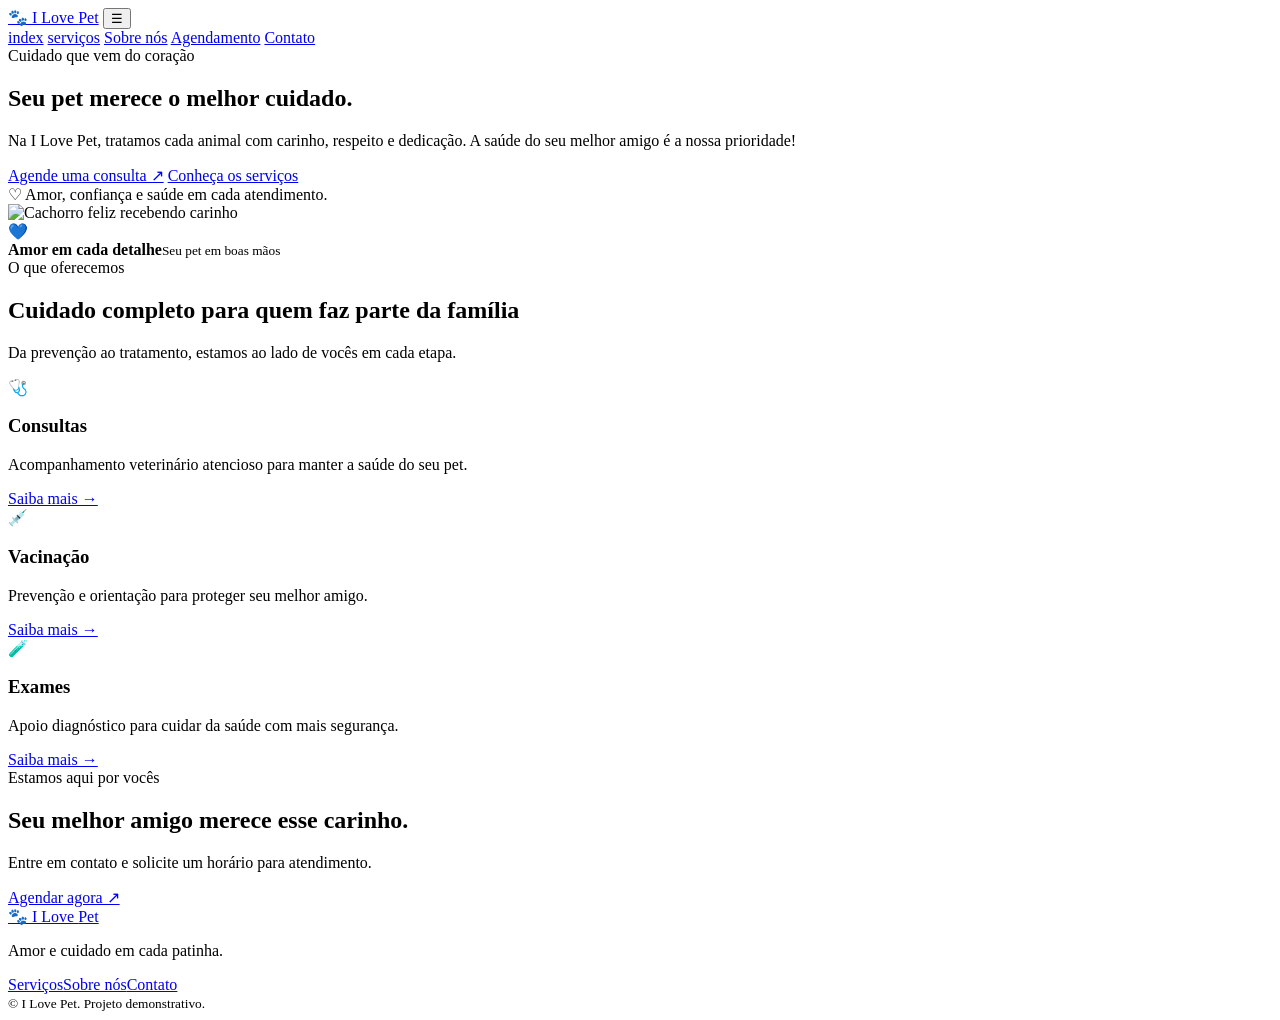
==== index.html @ ec1d5b47 "Add files via upload" ====
<!DOCTYPE html>
<html lang="pt-br"></html>


<!DOCTYPE html>
<html lang="pt-BR">
<head>
  <meta charset="UTF-8">
  <meta name="viewport" content="width=device-width, initial-scale=1.0">
  <meta name="description" content="I Love Pet: cuidado, carinho e saúde para seu melhor amigo.">
  <title>I Love Pet | Clínica Veterinária</title>
  <link rel="stylesheet" href="css/estilo.css">
  <script src="js/script.js" defer></script>
</head>
<body>
  <header class="header">
    <a class="logo" href="index.html">🐾 I Love <span>Pet</span></a>
    <button class="menu-toggle" aria-label="Abrir menu" aria-expanded="false">☰</button>
    <nav class="nav">
     
<nav class="nav">
  <a href="index.html">index</a>
  <a href="servicos.html">serviços</a>
  <a href="sobre nos.html">Sobre nós</a>
  <a href="agendamento.html">Agendamento</a>
  <a href="contato.html">Contato</a>
</nav>

  </header>

  <main>
    <section class="hero">
      <div class="hero-content">
        <span class="eyebrow">Cuidado que vem do coração</span>
        <h1>Seu pet merece o <span>melhor cuidado.</span></h1>
        <p>Na I Love Pet, tratamos cada animal com carinho, respeito e dedicação. A saúde do seu melhor amigo é a nossa prioridade!</p>
        <div class="hero-actions">
          <a class="btn" href="agendamento.html">Agende uma consulta ↗</a>
          <a class="btn btn-outline" href="servicos.html">Conheça os serviços</a>
        </div>
        <div class="trust"><span>♡</span> Amor, confiança e saúde em cada atendimento.</div>
      </div>
      <div class="hero-image">
        <img src="https://images.unsplash.com/photo-1543466835-00a7907e9de1?auto=format&fit=crop&w=900&q=85"
             alt="Cachorro feliz recebendo carinho">
        <div class="image-note"><span>💙</span><div><strong>Amor em cada detalhe</strong><small>Seu pet em boas mãos</small></div></div>
      </div>
    </section>

    <section class="section">
      <div class="section-heading">
        <span class="eyebrow">O que oferecemos</span>
        <h2>Cuidado completo para quem faz parte da família</h2>
        <p>Da prevenção ao tratamento, estamos ao lado de vocês em cada etapa.</p>
      </div>
      <div class="cards">
        <article class="card"><div class="card-icon">🩺</div><h3>Consultas</h3><p>Acompanhamento veterinário atencioso para manter a saúde do seu pet.</p><a href="servicos.html">Saiba mais →</a></article>
        <article class="card"><div class="card-icon">💉</div><h3>Vacinação</h3><p>Prevenção e orientação para proteger seu melhor amigo.</p><a href="servicos.html">Saiba mais →</a></article>
        <article class="card"><div class="card-icon">🧪</div><h3>Exames</h3><p>Apoio diagnóstico para cuidar da saúde com mais segurança.</p><a href="servicos.html">Saiba mais →</a></article>
      </div>
    </section>

    <section class="cta">
      <div><span class="eyebrow light">Estamos aqui por vocês</span><h2>Seu melhor amigo merece esse carinho.</h2><p>Entre em contato e solicite um horário para atendimento.</p></div>
      <a class="btn btn-white" href="agendamento.html">Agendar agora ↗</a>
    </section>
  </main>

  <footer class="footer">
    <a class="logo logo-light" href="index.html">🐾 I Love <span>Pet</span></a>
    <p>Amor e cuidado em cada patinha.</p>
    <div class="footer-links"><a href="servicos.html">Serviços</a><a href="sobre.html">Sobre nós</a><a href="contato.html">Contato</a></div>
    <small>© <span id="year"></span> I Love Pet. Projeto demonstrativo.</small>
  </footer>
</body>
</html>
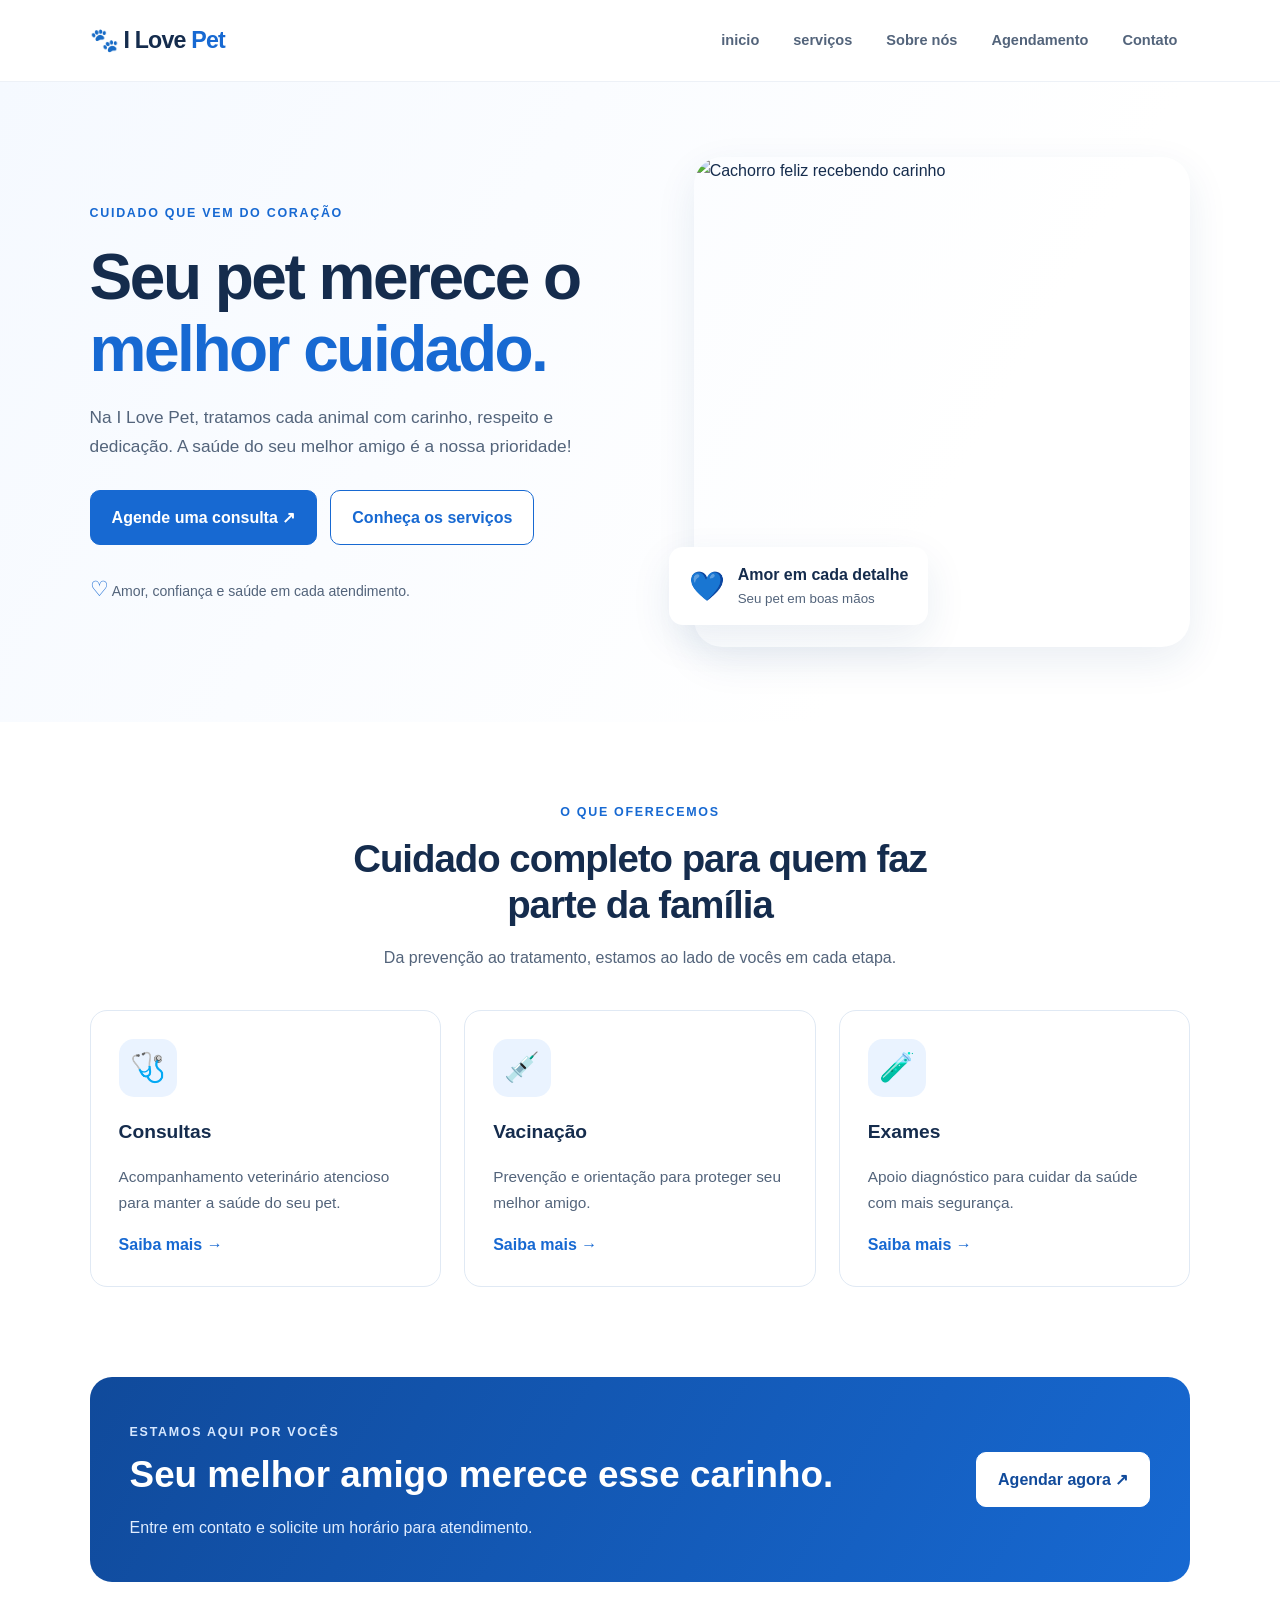
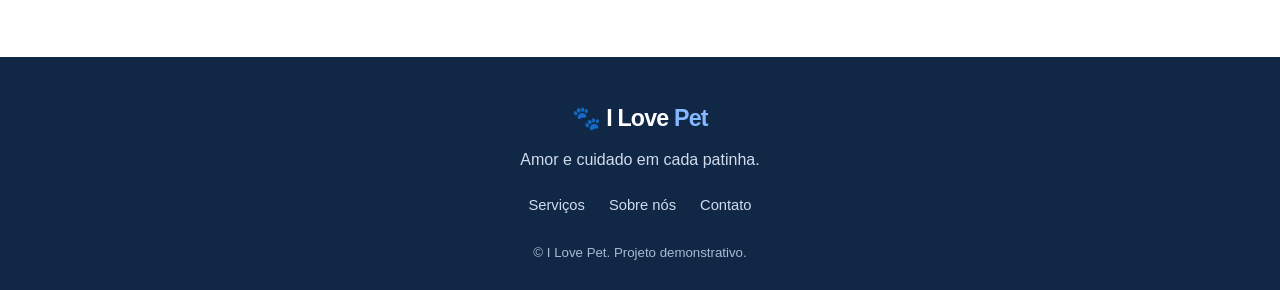
==== commit e848e6bf: "Update index.html" ====
--- a/index.html
+++ b/index.html
@@ -7,10 +7,9 @@
 <head>
   <meta charset="UTF-8">
   <meta name="viewport" content="width=device-width, initial-scale=1.0">
-  <meta name="description" content="I Love Pet: cuidado, carinho e saúde para seu melhor amigo.">
-  <title>I Love Pet | Clínica Veterinária</title>
-  <link rel="stylesheet" href="css/estilo.css">
-  <script src="js/script.js" defer></script>
+  <title>Agendamento | I Love Pet</title>
+  <link rel="stylesheet" href="estilo.css">
+  <script src="script.js" defer></script>
 </head>
 <body>
   <header class="header">
@@ -19,7 +18,7 @@
     <nav class="nav">
      
 <nav class="nav">
-  <a href="index.html">index</a>
+  <a href="index.html">inicio</a>
   <a href="servicos.html">serviços</a>
   <a href="sobre nos.html">Sobre nós</a>
   <a href="agendamento.html">Agendamento</a>
--- a/estilo.css
+++ b/estilo.css
@@ -0,0 +1,521 @@
+
+/* I LOVE PET — identidade visual */
+
+:root {
+  --blue: #1769d2;
+  --blue-dark: #104a9b;
+  --blue-light: #eaf3ff;
+  --navy: #152c4d;
+  --text: #53647b;
+  --white: #ffffff;
+  --bg: #f7faff;
+  --border: #e0e9f4;
+  --shadow: 0 14px 40px rgba(27, 70, 125, .09);
+}
+* { box-sizing: border-box; }
+
+html { scroll-behavior: smooth; }
+
+body {
+  margin: 0;
+  font-family: Inter, "Segoe UI", Arial, sans-serif;
+  color: var(--navy);
+  background: var(--white);
+  line-height: 1.7;
+}
+
+img { max-width: 100%; display: block; }
+
+a { color: inherit; text-decoration: none; }
+
+button, input, select, textarea { font: inherit; }
+
+button, a { -webkit-tap-highlight-color: transparent; }
+
+a:focus-visible, button:focus-visible,
+input:focus-visible, select:focus-visible,
+textarea:focus-visible {
+  outline: 3px solid #82b5ff;
+  outline-offset: 3px;
+}
+
+.header {
+  min-height: 82px;
+  padding: 15px 7%;
+  display: flex;
+  align-items: center;
+  justify-content: space-between;
+  gap: 24px;
+  background: white;
+  border-bottom: 1px solid #edf1f7;
+  position: sticky;
+  top: 0;
+  z-index: 20;
+}
+
+.logo {
+  font-size: 1.45rem;
+  font-weight: 850;
+  letter-spacing: -.8px;
+  white-space: nowrap;
+}
+
+.logo span { color: var(--blue); }
+
+.nav {
+  display: flex;
+  align-items: center;
+  gap: 8px;
+}
+
+.nav a {
+  padding: 9px 13px;
+  border-radius: 9px;
+  font-size: .91rem;
+  font-weight: 650;
+  color: #53647b;
+  transition: .2s;
+}
+
+.nav a:hover, .nav a.active {
+  color: var(--blue);
+  background: var(--blue-light);
+}
+
+.menu-toggle {
+  display: none;
+  border: 0;
+  background: var(--blue-light);
+  color: var(--blue-dark);
+  border-radius: 9px;
+  padding: 8px 13px;
+  font-size: 1.4rem;
+  cursor: pointer;
+}
+
+.hero {
+  padding: 75px 7%;
+  display: grid;
+  grid-template-columns: 1.05fr .95fr;
+  align-items: center;
+  gap: 55px;
+  background: linear-gradient(120deg, #f5f9ff, #fff 72%);
+}
+
+.hero-content { max-width: 620px; }
+
+.eyebrow {
+  display: inline-block;
+  color: var(--blue);
+  font-size: .78rem;
+  font-weight: 800;
+  letter-spacing: 1.7px;
+  text-transform: uppercase;
+}
+
+.hero h1, .page-hero h1 {
+  font-size: clamp(2.5rem, 5vw, 4.25rem);
+  letter-spacing: -2.5px;
+  line-height: 1.12;
+  margin: 17px 0;
+}
+
+.hero h1 span { color: var(--blue); }
+
+.hero-content > p, .page-hero > p {
+  color: var(--text);
+  font-size: 1.08rem;
+  max-width: 560px;
+}
+
+.hero-actions {
+  display: flex;
+  gap: 13px;
+  flex-wrap: wrap;
+  margin-top: 28px;
+}
+
+.btn {
+  display: inline-flex;
+  justify-content: center;
+  align-items: center;
+  gap: 8px;
+  border: 1px solid var(--blue);
+  border-radius: 10px;
+  background: var(--blue);
+  color: white;
+  padding: 13px 21px;
+  font-weight: 750;
+  cursor: pointer;
+  transition: background .2s, transform .2s;
+}
+
+.btn:hover {
+  background: var(--blue-dark);
+  transform: translateY(-2px);
+}
+
+.btn-outline {
+  background: white;
+  color: var(--blue);
+}
+
+.btn-outline:hover { color: white; }
+
+.btn-white {
+  background: white;
+  color: var(--blue-dark);
+  border-color: white;
+  white-space: nowrap;
+}
+
+.btn-white:hover {
+  background: #eaf3ff;
+  color: var(--blue-dark);
+}
+
+.btn-full { width: 100%; margin-top: 10px; }
+
+.trust {
+  color: var(--text);
+  margin-top: 26px;
+  font-size: .88rem;
+}
+
+.trust span { color: var(--blue); font-size: 1.3rem; }
+
+.hero-image { position: relative; }
+
+.hero-image > img {
+  width: 100%;
+  height: 490px;
+  object-fit: cover;
+  border-radius: 28px;
+  box-shadow: var(--shadow);
+}
+
+.image-note {
+  display: flex;
+  align-items: center;
+  gap: 13px;
+  position: absolute;
+  bottom: 22px;
+  left: -25px;
+  background: white;
+  padding: 14px 20px;
+  border-radius: 14px;
+  box-shadow: var(--shadow);
+}
+
+.image-note > span { font-size: 1.8rem; }
+.image-note strong, .image-note small { display: block; }
+.image-note small { color: var(--text); }
+
+.section { padding: 75px 7%; }
+
+.section-heading {
+  max-width: 670px;
+  margin: 0 auto 38px;
+  text-align: center;
+}
+
+.section-heading h2, .about-copy h2,
+.form-info h2, .contact-layout h2 {
+  font-size: clamp(1.8rem, 3vw, 2.65rem);
+  line-height: 1.2;
+  letter-spacing: -1px;
+  margin: 12px 0;
+}
+
+.section-heading p, .muted { color: var(--text); }
+
+.cards {
+  display: grid;
+  grid-template-columns: repeat(3, minmax(0, 1fr));
+  gap: 23px;
+}
+
+.card {
+  background: white;
+  border: 1px solid var(--border);
+  border-radius: 17px;
+  padding: 28px;
+  transition: transform .2s, box-shadow .2s;
+}
+
+.card:hover {
+  transform: translateY(-5px);
+  box-shadow: var(--shadow);
+}
+
+.card-icon {
+  width: 58px;
+  height: 58px;
+  display: grid;
+  place-items: center;
+  border-radius: 15px;
+  background: var(--blue-light);
+  font-size: 1.8rem;
+}
+
+.card h3 { margin: 19px 0 8px; font-size: 1.2rem; }
+.card p { color: var(--text); font-size: .96rem; }
+.card > a { color: var(--blue); font-weight: 750; }
+
+.cta {
+  margin: 15px 7% 75px;
+  padding: 40px;
+  background: linear-gradient(120deg, var(--blue-dark), var(--blue));
+  border-radius: 22px;
+  color: white;
+  display: flex;
+  justify-content: space-between;
+  align-items: center;
+  gap: 25px;
+}
+
+.cta h2 { margin: 8px 0; font-size: clamp(1.6rem, 3vw, 2.3rem); line-height: 1.25; }
+.cta p { margin-bottom: 0; color: #e0edff; }
+.eyebrow.light { color: #d7e8ff; }
+
+.page-hero {
+  padding: 70px 7%;
+  text-align: center;
+  background: linear-gradient(135deg, #eff6ff, #f9fbff);
+}
+
+.page-hero h1 {
+  max-width: 850px;
+  margin: 14px auto;
+  font-size: clamp(2.3rem, 4.5vw, 3.6rem);
+}
+
+.page-hero > p { margin: 0 auto; }
+
+.service-cards { grid-template-columns: repeat(3, minmax(0, 1fr)); }
+.service-cards .card { padding: 25px; }
+.text-link { display: inline-block; margin-top: 8px; }
+.notice {
+  margin-top: 28px;
+  background: var(--blue-light);
+  padding: 17px 20px;
+  border-radius: 12px;
+  color: var(--navy);
+}
+
+.about-layout {
+  display: grid;
+  grid-template-columns: .9fr 1.1fr;
+  gap: 55px;
+  align-items: center;
+}
+
+.about-image img {
+  width: 100%;
+  min-height: 380px;
+  height: 100%;
+  max-height: 560px;
+  object-fit: cover;
+  border-radius: 22px;
+}
+
+.about-copy > p { color: var(--text); }
+
+.values {
+  display: grid;
+  grid-template-columns: repeat(3, 1fr);
+  gap: 14px;
+  margin: 25px 0;
+}
+
+.values > div {
+  padding: 14px;
+  background: var(--bg);
+  border-radius: 12px;
+}
+
+.values span { display: block; font-size: 1.4rem; }
+.values strong { display: block; margin: 6px 0; }
+.values p { margin: 0; font-size: .84rem; color: var(--text); }
+
+.form-section {
+  display: grid;
+  grid-template-columns: .8fr 1.2fr;
+  align-items: start;
+  gap: 55px;
+  background: var(--bg);
+}
+
+.form-info { padding-top: 20px; }
+.form-info > p { color: var(--text); }
+
+.info-item {
+  display: flex;
+  align-items: flex-start;
+  gap: 15px;
+  margin: 27px 0;
+}
+
+.info-item > span { font-size: 1.6rem; }
+.info-item strong { display: block; }
+.info-item p { margin: 3px 0; color: var(--text); }
+
+.form-card {
+  background: white;
+  padding: 32px;
+  border-radius: 18px;
+  border: 1px solid var(--border);
+  box-shadow: 0 10px 30px rgba(27, 70, 125, .05);
+  min-width: 0;
+}
+
+.form-card h2 { margin: 0 0 4px; font-size: 1.65rem; }
+.form-description, .form-footnote { color: var(--text); font-size: .87rem; }
+.form-description { margin: 0 0 22px; }
+
+.form-card > label:not(.check-label),
+.form-row label {
+  display: block;
+  font-size: .91rem;
+  font-weight: 700;
+  margin: 15px 0 6px;
+}
+
+.form-card input:not([type="checkbox"]),
+.form-card select, .form-card textarea {
+  width: 100%;
+  min-width: 0;
+  padding: 12px 13px;
+  border: 1px solid #d7e1ee;
+  border-radius: 9px;
+  background: white;
+  color: var(--navy);
+}
+
+.form-card textarea { resize: vertical; }
+
+.form-card input:focus, .form-card select:focus,
+.form-card textarea:focus { border-color: var(--blue); outline: 2px solid #d9eaff; }
+
+.form-row {
+  display: grid;
+  grid-template-columns: 1fr 1fr;
+  gap: 15px;
+}
+
+.form-row > div { min-width: 0; }
+
+.check-label {
+  display: flex;
+  align-items: flex-start;
+  gap: 10px;
+  margin: 20px 0;
+  font-size: .88rem;
+  color: var(--text);
+}
+
+.check-label input { margin-top: 7px; flex-shrink: 0; }
+
+.form-result {
+  margin-top: 18px;
+  padding: 16px;
+  border-radius: 10px;
+  background: var(--blue-light);
+  overflow-wrap: anywhere;
+}
+
+.form-result h3 { margin: 0 0 8px; }
+.form-result p { margin: 5px 0; }
+.form-result button { margin-top: 10px; }
+.form-result a { color: var(--blue-dark); font-weight: 750; text-decoration: underline; }
+
+.contact-layout {
+  display: grid;
+  grid-template-columns: 1fr 1fr;
+  gap: 55px;
+  align-items: start;
+}
+
+.contact-card {
+  display: flex;
+  gap: 16px;
+  margin: 27px 0;
+  align-items: flex-start;
+}
+
+.contact-icon {
+  background: var(--blue-light);
+  border-radius: 12px;
+  padding: 12px;
+  font-size: 1.35rem;
+}
+
+.contact-card h3 { margin: 0; font-size: 1.05rem; }
+.contact-card p { margin: 4px 0; color: var(--text); overflow-wrap: anywhere; }
+
+.footer {
+  background: #102746;
+  color: white;
+  padding: 42px 7% 25px;
+  text-align: center;
+}
+
+.logo-light span { color: #85b8ff; }
+.footer > p { color: #d0dced; margin: 8px 0 20px; }
+.footer-links { display: flex; justify-content: center; flex-wrap: wrap; gap: 24px; margin: 20px 0; }
+.footer-links a { color: #d0dced; font-size: .92rem; }
+.footer-links a:hover { color: white; }
+.footer > small { color: #aabbd2; font-size: .83rem; }
+
+@media (max-width: 1000px) {
+  .header { padding-inline: 5%; }
+  .nav { gap: 1px; }
+  .nav a { padding: 9px 8px; font-size: .84rem; }
+  .hero, .section { padding-inline: 5%; }
+  .hero { gap: 30px; }
+  .hero-image > img { height: 400px; }
+  .cards, .service-cards { grid-template-columns: repeat(2, minmax(0, 1fr)); }
+  .about-layout, .form-section, .contact-layout { gap: 30px; }
+}
+
+@media (max-width: 760px) {
+  .header { min-height: 72px; flex-wrap: wrap; }
+  .menu-toggle { display: block; }
+  .nav {
+    display: none;
+    width: 100%;
+    flex-direction: column;
+    align-items: stretch;
+    padding: 8px 0 12px;
+  }
+  .nav.open { display: flex; }
+  .nav a { padding: 11px 14px; font-size: .96rem; }
+  .hero { grid-template-columns: 1fr; padding-top: 48px; gap: 35px; }
+  .hero h1 { letter-spacing: -1.5px; }
+  .hero-image { max-width: 570px; width: 100%; margin: 0 auto; }
+  .hero-image > img { height: 350px; }
+  .image-note { left: 12px; bottom: 12px; }
+  .section { padding-block: 52px; }
+  .page-hero { padding: 50px 6%; }
+  .about-layout, .form-section, .contact-layout { grid-template-columns: 1fr; }
+  .about-image img { min-height: 250px; max-height: 380px; }
+  .form-info { padding-top: 0; }
+  .cta { margin: 0 5% 50px; padding: 28px; flex-direction: column; align-items: flex-start; }
+}
+
+@media (max-width: 480px) {
+  .logo { font-size: 1.25rem; }
+  .hero h1 { font-size: 2.55rem; }
+  .hero-actions { flex-direction: column; align-items: stretch; }
+  .hero-actions .btn { width: 100%; }
+  .hero-image > img { height: 290px; }
+  .cards, .service-cards { grid-template-columns: 1fr; }
+  .card { padding: 23px; }
+  .form-card { padding: 22px 17px; }
+  .form-row { grid-template-columns: 1fr; gap: 0; }
+  .values { grid-template-columns: 1fr; }
+  .cta { padding: 24px 20px; }
+  .footer-links { gap: 15px; }
+}
+
+
